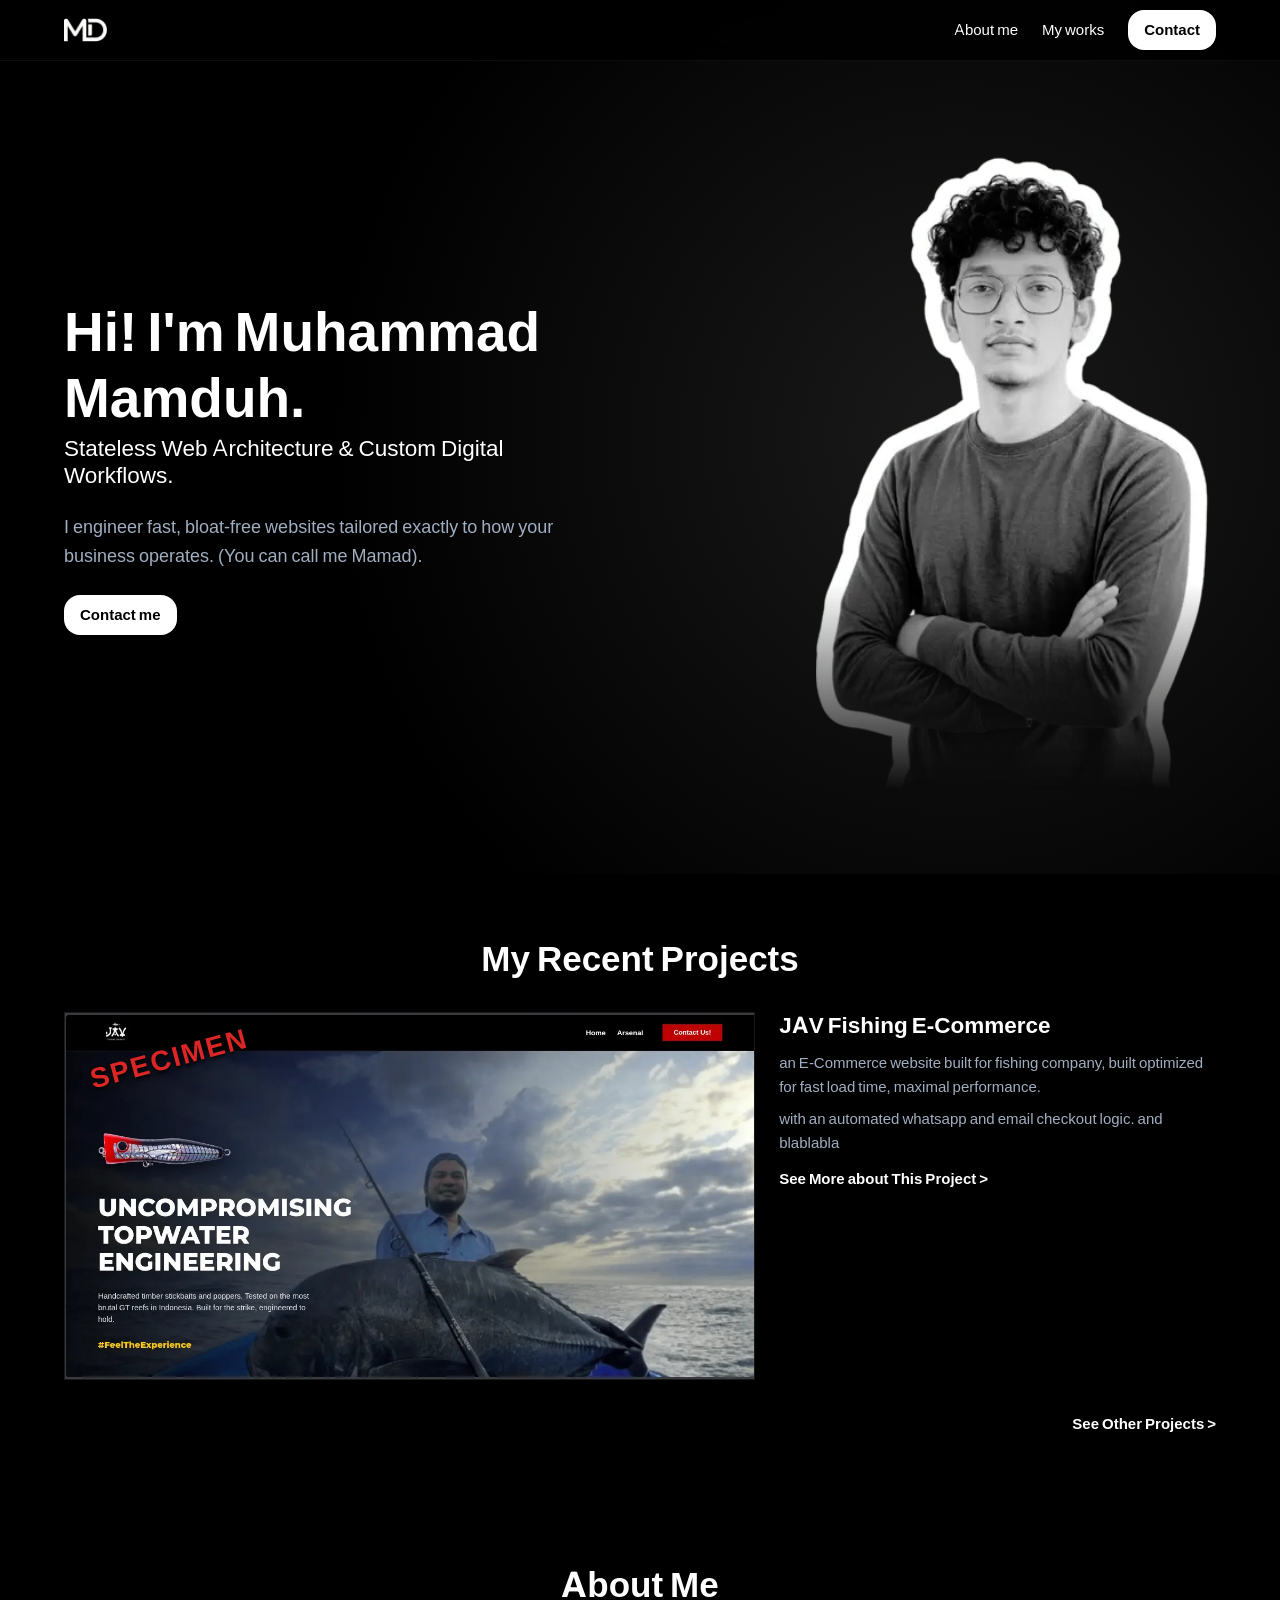
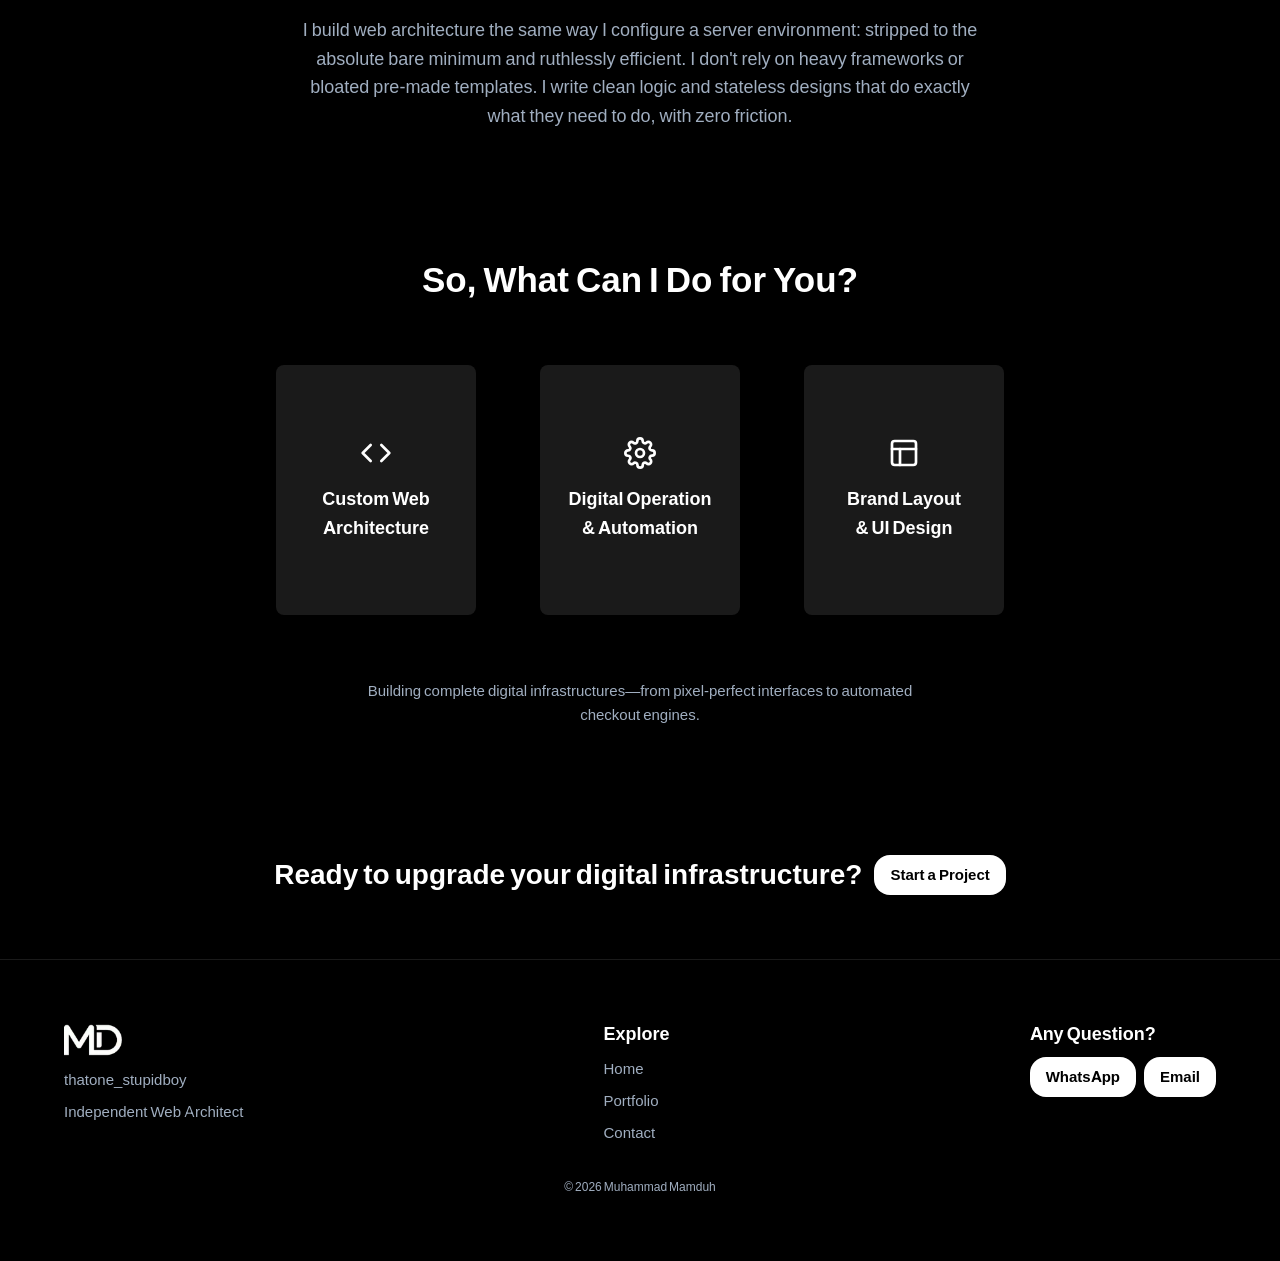
==== index.html @ 47c3c29d "Portfolio" ====
<!DOCTYPE html>
<html lang="en">
<head>
  <meta charset="UTF-8">
  <meta name="viewport" content="width=device-width, initial-scale=1.0">
  <title>MadDev Portfolio</title>
  <link rel="icon" type="image/x-icon" href="MadDev/logo/MadDevWhiteSquare.webp">
  <link rel="stylesheet" href="style.css">
</head>
<body>
    <header class="navbar">
        <div class="l-wrapper navbar__inner l-flex-row u-justify-between u-align-center">
            
            <a href="index.html" class="navbar__brand">
            <img src="MadDev/logo/MadDevwhite.webp" alt="MD Logo" class="navbar__logo">
            </a>

            <nav class="navbar__nav l-flex-row u-align-center">
            <a href="index.html" class="navbar__link">About me</a>
            <a href="projectspage.html" class="navbar__link">My works</a>
            <a href="contact.html" class="btn btn--primary">Contact</a>
            </nav>
            
        </div>
    </header>

    <main>
        <section class="hero" id="home">
            <div class="l-wrapper hero__inner">
            
                <div class="hero__content l-flex-col">
                    <div class="hero__text-group l-flex-col">
                        <h1 class="hero__title">Hi! I'm Muhammad Mamduh.</h1>
                        <h2 class="hero__subtitle">Stateless Web Architecture &amp; Custom Digital Workflows.</h2>
                    </div>
                    <p class="hero__desc">
                        I engineer fast, bloat-free websites tailored exactly to how your business operates. (You can call me Mamad).
                    </p>
                    <div class="hero__action">
                        <a href="contact.html" class="btn btn--primary">Contact me</a>
                    </div>
                </div>

                <div class="hero__visual">
                    <img src="MadDev/heros/HeroImage.webp" alt="Muhammad Mamduh" class="hero__img">
                </div>

            </div>
        </section>

        <section class="projects" id="works">
            <div class="l-wrapper projects__inner l-flex-col u-align-center">

                <h2 class="section-title">My Recent Projects</h2>

                <div class="projects__content l-flex-col">

                    <article class="project-card l-flex-col">
                        <div class="project-card__visual">
                            <img src="MadDev/project/projectimg/projectprev.webp" alt="JAV Fishing E-Commerce" class="project-card__img">
                            <div class="sticker">Specimen</div>
                        </div>

                        <div class="project-card__info l-flex-col">
                            <h3 class="project-card__title">JAV Fishing E-Commerce</h3>
                            <p class="project-card__desc">
                                an E-Commerce website built for fishing company, built optimized for fast load time, maximal performance.
                            </p>
                            <p class="project-card__desc">
                                with an automated whatsapp and email checkout logic. and blablabla
                            </p>
                            <a href="projectone.html" class="project-card__link">See More about This Project &gt;</a>
                        </div>
                    </article>

                    <a href="projectspage.html" class="projects__view-all">See Other Projects &gt;</a>

                </div>
            </div>
        </section>

        <section class="about" id="about">
            <div class="l-wrapper about__inner l-flex-col u-align-center">

                <h2 class="section-title">About Me</h2>

                <p class="about__desc">
                    I build web architecture the same way I configure a server environment: stripped to the absolute bare minimum and ruthlessly efficient. I don't rely on heavy frameworks or bloated pre-made templates. I write clean logic and stateless designs that do exactly what they need to do, with zero friction.
                </p>

            </div>
        </section>

        <section class="services" id="services">
            <div class="l-wrapper services__inner l-flex-col u-align-center">

                <h2 class="section-title">So, What Can I Do for You?</h2>

                <div class="services__grid">

                    <div class="service-card l-flex-col u-align-center u-justify-center">
                        <svg class="service-card__icon" width="32" height="32" viewBox="0 0 24 24" fill="none" stroke="currentColor" stroke-width="2" stroke-linecap="round" stroke-linejoin="round">
                            <polyline points="16 18 22 12 16 6"></polyline>
                            <polyline points="8 6 2 12 8 18"></polyline>
                        </svg>
                        <h3 class="service-card__title">Custom Web<br>Architecture</h3>
                    </div>

                    <div class="service-card l-flex-col u-align-center u-justify-center">
                        <svg class="service-card__icon" width="32" height="32" viewBox="0 0 24 24" fill="none" stroke="currentColor" stroke-width="2" stroke-linecap="round" stroke-linejoin="round">
                            <circle cx="12" cy="12" r="3"></circle>
                            <path d="M19.4 15a1.65 1.65 0 0 0 .33 1.82l.06.06a2 2 0 0 1 0 2.83 2 2 0 0 1-2.83 0l-.06-.06a1.65 1.65 0 0 0-1.82-.33 1.65 1.65 0 0 0-1 1.51V21a2 2 0 0 1-2 2 2 2 0 0 1-2-2v-.09A1.65 1.65 0 0 0 9 19.4a1.65 1.65 0 0 0-1.82.33l-.06.06a2 2 0 0 1-2.83 0 2 2 0 0 1 0-2.83l.06-.06a1.65 1.65 0 0 0 .33-1.82 1.65 1.65 0 0 0-1.51-1H3a2 2 0 0 1-2-2 2 2 0 0 1 2-2h.09A1.65 1.65 0 0 0 4.6 9a1.65 1.65 0 0 0-.33-1.82l-.06-.06a2 2 0 0 1 0-2.83 2 2 0 0 1 2.83 0l.06.06a1.65 1.65 0 0 0 1.82.33H9a1.65 1.65 0 0 0 1-1.51V3a2 2 0 0 1 2-2 2 2 0 0 1 2 2v.09a1.65 1.65 0 0 0 1 1.51 1.65 1.65 0 0 0 1.82-.33l.06-.06a2 2 0 0 1 2.83 0 2 2 0 0 1 0 2.83l-.06.06a1.65 1.65 0 0 0-.33 1.82V9a1.65 1.65 0 0 0 1.51 1H21a2 2 0 0 1 2 2 2 2 0 0 1-2 2h-.09a1.65 1.65 0 0 0-1.51 1z"></path>
                        </svg>
                        <h3 class="service-card__title">Digital Operation<br>&amp; Automation</h3>
                    </div>

                    <div class="service-card l-flex-col u-align-center u-justify-center">
                        <svg class="service-card__icon" width="32" height="32" viewBox="0 0 24 24" fill="none" stroke="currentColor" stroke-width="2" stroke-linecap="round" stroke-linejoin="round">
                            <rect x="3" y="3" width="18" height="18" rx="2" ry="2"></rect>
                            <line x1="3" y1="9" x2="21" y2="9"></line>
                            <line x1="9" y1="21" x2="9" y2="9"></line>
                        </svg>
                        <h3 class="service-card__title">Brand Layout<br>&amp; UI Design</h3>
                    </div>

                </div>

                <p class="services__summary">
                Building complete digital infrastructures—from pixel-perfect interfaces to automated checkout engines.
                </p>

            </div>
        </section>

        <section class="cta">
            <div class="l-wrapper cta__inner">
                <h2 class="cta__text">Ready to upgrade your digital infrastructure?</h2>
                <a href="contact.html" class="btn btn--primary">Start a Project</a>
            </div>
        </section>
    </main>

    <footer class="footer">
        <div class="l-wrapper footer__inner l-flex-col">

            <div class="footer__main">
                
                <div class="footer__col l-flex-col">
                    <img src="MadDev/logo/MadDevwhite.webp" alt="MD Logo" class="footer__logo">

                    <!--<a href="https://www.instagram.com/thatone_stupidboy" class="footer__link l-flex-row u-align-center u-gap-sm">
                        <svg width="18" height="18" viewBox="0 0 24 24" fill="none" stroke="currentColor" stroke-width="2" stroke-linecap="round" stroke-linejoin="round">
                            <rect x="2" y="2" width="20" height="20" rx="5" ry="5"></rect>
                            <path d="M16 11.37A4 4 0 1 1 12.63 8 4 4 0 0 1 16 11.37z"></path>
                            <line x1="17.5" y1="6.5" x2="17.51" y2="6.5"></line>
                        </svg>
                        Instagram-Maddev
                    </a>

                    <a href="#" class="footer__link l-flex-row u-align-center u-gap-sm">
                        <svg width="18" height="18" viewBox="0 0 24 24" fill="none" stroke="currentColor" stroke-width="2" stroke-linecap="round" stroke-linejoin="round">
                            <path d="M18 2h-3a5 5 0 0 0-5 5v3H7v4h3v8h4v-8h3l1-4h-4V7a1 1 0 0 1 1-1h3z"></path>
                        </svg>
                        Facebook Maddev
                    </a> -->

                    <p style="color: var(--color-text-muted); font-size: var(--text-sm);">thatone_stupidboy</p>
                    <p style="color: var(--color-text-muted); font-size: var(--text-sm);">Independent Web Architect</p>
                </div>


                <div class="footer__col l-flex-col">
                    <h4 class="footer__heading">Explore</h4>
                    <a href="index.html" class="footer__link">Home</a>
                    <a href="projectspage.html" class="footer__link">Portfolio</a>
                    <a href="contact.html" class="footer__link">Contact</a>
                </div>

                <div class="footer__col l-flex-col">
                    <h4 class="footer__heading">Any Question?</h4>
                    <div class="l-flex-row u-gap-sm">
                        <a href="https://wa.me/6289601629780" class="btn btn--primary">WhatsApp</a>
                        <a href="mailto:mamaddesu000@gmail.com" class="btn btn--primary">Email</a>
                    </div>
                </div>

            </div>

            <div class="footer__copyright">
                <p>&copy; 2026 Muhammad Mamduh</p>
            </div>

        </div>
    </footer>
</body>
</html>
---- style.css ----
/* =========================================
   1. VARIABLES (Design Tokens)
   ========================================= */

  @font-face {
  font-family: 'Instrument Sans';
  src: url('MadDev/font/Instrument_Sans.woff2') format('woff2');
  /* The range tells the browser this one file can generate anything from 400 to 700 */
  font-weight: 400 700; 
  font-style: normal;
  font-display: swap;
  }

:root {
  /* --- Spacing Scale --- */
  --space-xs: 4px;
  --space-sm: 8px;
  --space-md: 16px;
  --space-lg: 32px;
  --space-xl: 64px;

  /* --- Border Radius --- */
  --radius-sm: 4px;
  --radius-lg: 8px;
  --radius-xl: 16px;

  /* --- Typography --- */
  --font-heading: 'Instrument Sans', sans-serif;
  --font-body: 'Instrument Sans', sans-serif;
  --weight-regular: 400;
  --weight-bold: 700;
  --leading-body: 1.6;
  --leading-heading: 1.2;

  /* --- Type Scale --- */
  --text-xs: 10.4px;
  --text-sm: 13.6px;
  --text-body: 16px;
  --text-h6: 16px;
  --text-h5: 20px;
  --text-h4: 25px;
  --text-h3: 31.25px;
  --text-h2: 39px;
  --text-h1: 48.8px;

  /* --- UI Colors --- */
  --color-canvas: #000000; /* Main background */
  --color-surface: #1a1a1a; /* Service card background */
  --color-text-primary: #ffffff;
  --color-text-muted: #a0aec0; /* Subtitle text */
}

/* --- Desktop Typography Scale (18px Base) --- */
@media (min-width: 1024px) {
  :root {
    --text-xs: 12px;
    --text-sm: 15px;
    --text-body: 18px;
    --text-h6: 18px;
    --text-h5: 22.5px;
    --text-h4: 28px;
    --text-h3: 35px;
    --text-h2: 44px;
    --text-h1: 55px;
  }
}

/* =========================================
   2. RESET
   ========================================= */
*, *::before, *::after {
  box-sizing: border-box;
}

body, h1, h2, h3, h4, h5, h6, p, ul, ol, figure, blockquote, dl, dd {
  margin: 0;
  padding: 0;
}

ul, ol {
  list-style: none;
}

a {
  text-decoration: none;
  color: inherit;
}

img, picture, svg {
  max-width: 100%;
  display: block;
}

/* =========================================
   3. BASE TYPOGRAPHY & CANVAS
   ========================================= */
body {
  font-family: var(--font-body);
  color: var(--color-text-primary);
  background-color: var(--color-canvas);
  line-height: var(--leading-body);
  font-size: var(--text-body);
  -webkit-font-smoothing: antialiased;
}

h1, h2, h3, h4, h5, h6 {
  font-family: var(--font-heading);
  line-height: var(--leading-heading);
  font-weight: var(--weight-bold);
}

/* =========================================
   4. MACRO-LAYOUT & UTILITIES
   ========================================= */
/* Wrapper */
.l-wrapper {
  width: 100%;
  padding-left: var(--space-md);
  padding-right: var(--space-md);
}

/* Flexbox Primitives */
.l-flex-col { display: flex; flex-direction: column; }
.l-flex-row { display: flex; flex-direction: row; }
.u-align-center { align-items: center; }
.u-justify-between { justify-content: space-between; }
.u-justify-center { justify-content: center; }

/* Grid Primitives */
.l-grid { display: grid; }

/* Gap Scale Mapping */
.u-gap-xs { gap: var(--space-xs); }
.u-gap-sm { gap: var(--space-sm); }
.u-gap-md { gap: var(--space-md); }
.u-gap-lg { gap: var(--space-lg); }
.u-gap-xl { gap: var(--space-xl); }

/* Padding Utilities */
.u-pad-y-lg { padding-top: var(--space-lg); padding-bottom: var(--space-lg); }
.u-pad-y-xl { padding-top: var(--space-xl); padding-bottom: var(--space-xl); }

/* Desktop Overrides */
@media (min-width: 1024px) {
  .l-wrapper {
    max-width: 1440px;
    margin: 0 auto;
    padding-left: 0;
    padding-right: 0;
    padding-left: var(--space-xl);
    padding-right: var(--space-xl);
  }
}

/* =========================================
   5. COMPONENTS
   ========================================= */

/* --- Buttons --- */
.btn {
  display: inline-flex;
  align-items: center;
  justify-content: center;
  font-weight: var(--weight-bold);
  text-decoration: none;
  /* Adjust this radius to match your exact Figma pill shape */
  border-radius: var(--radius-xl); 
  transition: background-color 0.2s ease, transform 0.1s ease;
  cursor: pointer;
}

.btn--primary {
  background-color: var(--color-text-primary);
  color: var(--color-canvas);
  /* Roughly matches the padding from your visual button */
  padding: 8px 16px; 
  font-size: var(--text-sm);
}

.btn--primary:hover {
  background-color: #e6e6e6; /* Slight dim on hover */
}

.btn--primary:active {
  transform: scale(0.98); /* Physical 'click' compression */
}

/* --- Navbar --- */
.navbar {
  position: fixed; /* Locks it to the screen viewport */
  top: 0;
  left: 0;
  width: 100%;
  z-index: 100;
  /* Adds a semi-transparent black background so scrolling text doesn't bleed through */
  background-color: rgba(0, 0, 0, 0.85); 
  backdrop-filter: blur(12px); /* Native blur effect */
  border-bottom: 1px solid rgba(255, 255, 255, 0.05); /* Extremely subtle bottom line */
}

.navbar__inner {
  height: 60px; /* Locks to your exact Figma height spec */
  /* Top and bottom padding to match your 10px layout property */
  padding-top: 10px;
  padding-bottom: 10px;
}

.navbar__logo {
  height: 24px; /* Set to your preferred logo height */
  width: auto;
}

.navbar__nav {
  gap: var(--space-md); /* 16px gap for mobile to prevent overflow */
}

.navbar__link {
  font-size: var(--text-sm);
  color: var(--color-text-primary);
  font-weight: var(--weight-regular);
  transition: color 0.2s ease;
}

.navbar__link:hover {
  color: var(--color-text-muted);
}

/* Navbar: Desktop Overrides */
@media (min-width: 1024px) {
  .navbar__nav {
    gap: 24px; /* Snaps to your exact 24px Figma layout on larger screens */
  }
}

/* --- Footer Component --- */
.footer {
  background-color: var(--color-canvas);
  /* Adds a subtle 1px line to cleanly separate it from the sections above it */
  border-top: 1px solid var(--color-surface); 
}

.footer__inner {
  /* Locks in the 64px top and bottom padding from your Figma spec */
  padding-top: var(--space-xl);
  padding-bottom: var(--space-xl);
  /* The exact 32px gap separating the columns from the copyright text */
  gap: var(--space-lg); 
}

.footer__main {
  width: 100%;
  display: flex;
  flex-direction: column;
  gap: var(--space-xl); 
}
.footer__col {
  gap: var(--space-sm);
  align-items: flex-start;
}

.footer__logo {
  height: 32px; 
  margin-bottom: var(--space-xs); /* Nudges the logo slightly to balance the text below */
}

.footer__heading {
  font-size: var(--text-body);
  color: var(--color-text-primary);
  margin-bottom: var(--space-xs);
}

.footer__link {
  font-size: var(--text-sm);
  color: var(--color-text-muted);
  transition: color 0.2s ease;
}

.footer__link:hover {
  color: var(--color-text-primary); /* Brightens text on hover for a premium feel */
}

.footer__copyright {
  font-size: var(--text-xs); /* Uses your 10.4px token for discrete copyright text */
  color: var(--color-text-muted);
  text-align: center;
  width: 100%;
}

/* Footer: Desktop Overrides */
@media (min-width: 1024px) {
  .footer__main {
    flex-direction: row; /* Snaps the columns side-by-side */
    justify-content: space-between; /* Pushes the 3 blocks to the edges and center */
    gap: 0; /* Kills the mobile stacking gap */
  }
}

/* --- Hero Component --- */
.hero {
  position: relative;
  width: 100%;
  /* The glow effect behind the portrait */
  background: radial-gradient(circle at 75% 50%, #1a1a1a 0%, var(--color-canvas) 60%);
  
  /* Mobile padding: accounts for the 60px absolute navbar so content isn't hidden */
  padding-top: calc(60px + var(--space-xl)); 
  padding-bottom: var(--space-xl);
}

.hero__inner {
  display: flex;
  flex-direction: column;
  align-items: center;
  gap: var(--space-xl); 
}

.hero__content {
  gap: 24px; /* Matches your exact Figma gap spec */
  text-align: left;
}

.hero__text-group {
  gap: var(--space-xs); /* Tighter grouping for the H1 and H2 */
}

.hero__title {
  font-size: var(--text-h2); /* Scaled slightly for mobile */
  line-height: var(--leading-heading);
  color: var(--color-text-primary);
}

.hero__subtitle {
  font-size: var(--text-h5);
  line-height: var(--leading-heading);
  color: var(--color-text-primary);
  font-weight: var(--weight-regular);
}

.hero__desc {
  font-size: var(--text-body);
  color: var(--color-text-muted);
  max-width: 500px;
  line-height: var(--leading-body);
}

.hero__visual {
  width: 100%;
  display: flex;
  justify-content: center;
}

.hero__img {
  width: 100%;
  max-width: 450px; /* Keeps the portrait proportionate on tablets */
  height: auto;
  
  /* The native mask that fades the bottom pixels into transparency */
  -webkit-mask-image: linear-gradient(to bottom, rgba(0,0,0,1) 70%, rgba(0,0,0,0) 100%);
  mask-image: linear-gradient(to bottom, rgba(0,0,0,1) 70%, rgba(0,0,0,0) 100%);
}

/* Hero: Desktop Overrides */
@media (min-width: 1024px) {
  .hero {
    /* Base padding + the exact 64px offset from your Figma spec */
    padding-top: calc(60px + 64px); 
    padding-bottom: 64px;
    min-height: 800px; /* Matches Figma frame height */
    display: flex;
    align-items: center; /* Centers the content block vertically */
  }

  .hero__inner {
    flex-direction: row; /* Snaps to 2 columns */
    justify-content: space-between;
    gap: var(--space-xl);
  }

  .hero__content {
    width: 50%;
    max-width: 747px; /* Matches your text box width spec */
  }

  .hero__title {
    font-size: var(--text-h1); /* Scales up to your largest token */
  }

  .hero__visual {
    width: 50%;
    justify-content: flex-end; /* Pushes portrait to the far right */
    /* Nudges the image up slightly to fix the vertical centering issue from before */
    transform: translateY(-20px); 
  }

  .hero__img {
    max-width: 400px; 
  }
}

/* --- Generic Section Utilities --- */
.section-title {
  font-size: var(--text-h3);
  color: var(--color-text-primary);
  text-align: center;
}

/* --- Projects Component --- */
.projects {
  width: 100%;
  padding-top: var(--space-xl);
  padding-bottom: var(--space-xl);
  background-color: var(--color-canvas); /* Ensures consistent background */
}

.projects__inner {
  gap: var(--space-lg); /* 32px gap between the title and the content block */
}

.projects__content {
  width: 100%;
  gap: var(--space-lg); /* 32px gap between the card and the "See Other" link */
  /* Mobile: Center the link. Desktop will push it to the right */
  align-items: center; 
}

/* The Card Itself */
.project-card {
  width: 100%;
  display: flex;
  flex-direction: column;
  gap: var(--space-md); 
}

.project-card__visual {
  width: 100%;
  position: relative;
}

.project-card__img {
  width: 100%;
  height: auto;
  /* Adds a very subtle outline to separate dark images from the dark canvas */
  border: 1px solid var(--color-surface); 
}

.project-card__info {
  gap: var(--space-sm);
}

.project-card__title {
  font-size: var(--text-h5);
  color: var(--color-text-primary);
  margin-bottom: var(--space-xs);
}

.project-card__desc {
  font-size: var(--text-sm);
  color: var(--color-text-muted);
  line-height: var(--leading-body);
}

.project-card__link {
  font-size: var(--text-sm);
  font-weight: var(--weight-bold);
  color: var(--color-text-primary);
  margin-top: var(--space-xs);
  transition: color 0.2s ease;
}

.project-card__link:hover {
  color: var(--color-text-muted);
}

.projects__view-all {
  font-size: var(--text-sm);
  font-weight: var(--weight-bold);
  color: var(--color-text-primary);
  transition: color 0.2s ease;
}

.projects__view-all:hover {
  color: var(--color-text-muted);
}

/* Projects: Desktop Overrides */
@media (min-width: 1024px) {
  .projects__content {
    /* Pushes the "See Other Projects" link to the far right to match Figma */
    align-items: flex-end; 
  }

  .project-card {
    flex-direction: row; /* Snaps image and text side-by-side */
    align-items: flex-start;
    gap: 24px; /* Matches exact Figma spacing */
    align-self: stretch; /* Forces the card to span the full width */
  }

  .project-card__visual {
    /* Adjust this percentage to give more or less room to the image vs text */
    flex: 0 0 60%; 
  }
}

/* --- About Component --- */
.about {
  width: 100%;
  padding-top: var(--space-xl);
  padding-bottom: var(--space-xl);
  background-color: var(--color-canvas);
}

.about__inner {
  gap: 10px; /* Exact match to your Figma layout property */
}

.about__desc {
  font-size: var(--text-body);
  color: var(--color-text-muted);
  line-height: var(--leading-body);
  text-align: center;
  
  /* Locks the text width so it doesn't stretch 1312px wide on desktop, 
     which would make it exhausting for the user's eyes to track */
  max-width: 680px; 
}

/* --- Services Component --- */
.services {
  width: 100%;
  padding-top: var(--space-xl);
  padding-bottom: var(--space-xl);
  background-color: var(--color-canvas);
}

.services__inner {
  gap: var(--space-xl); /* The primary 64px vertical flow */
}

.services__grid {
  width: 100%;
  display: flex;
  flex-direction: column;
  align-items: center;
  gap: var(--space-md); 
}

.service-card {
  background-color: var(--color-surface);
  border-radius: var(--radius-lg);
  padding: var(--space-lg) var(--space-md);
  /* Full width on mobile, constrained max-width */
  width: 100%;
  max-width: 300px;
  height: 250px; /* Matches Figma height spec */
  transition: transform 0.2s ease, background-color 0.2s ease;
}

.service-card:hover {
  background-color: #222222; /* Subtle highlight to show interactivity */
  transform: translateY(-4px); /* Very slight lift on hover */
}

.service-card__icon {
  color: var(--color-text-primary);
  margin-bottom: var(--space-md);
}

.service-card__title {
  font-size: var(--text-body);
  color: var(--color-text-primary);
  text-align: center;
  line-height: var(--leading-body);
  font-weight: var(--weight-bold);
}

.services__summary {
  font-size: var(--text-sm);
  color: var(--color-text-muted);
  text-align: center;
  max-width: 600px; /* Prevents the text from stretching too wide to read */
}

/* Services: Desktop Overrides */
@media (min-width: 1024px) {
  .services__grid {
    flex-direction: row; /* Flips to horizontal alignment */
    justify-content: center;
    gap: var(--space-xl); /* Expands to your exact 64px gap spec */
  }

  .service-card {
    /* (728px total - 128px gaps) / 3 cards = 200px width per card */
    width: 200px; 
    padding: 0; /* Removes mobile padding to rely strictly on flex centering */
  }
}

/* --- CTA Component --- */
.cta {
  width: 100%;
  padding-top: var(--space-xl);
  padding-bottom: var(--space-xl);
  background-color: var(--color-canvas);
}

.cta__inner {
  display: flex;
  flex-direction: column;
  align-items: center;
  gap: var(--space-md); 
  text-align: center;
}

.cta__text {
  font-size: var(--text-h5); /* Large enough to command attention, small enough to fit */
  color: var(--color-text-primary);
  font-weight: var(--weight-bold);
  line-height: var(--leading-heading);
}

/* CTA: Desktop Overrides */
@media (min-width: 1024px) {
  .cta__inner {
    flex-direction: row; /* Snaps the text and button side-by-side */
    justify-content: center;
    gap: 12px; /* The exact tight gap from your Figma layout specs */
  }

  .cta__text {
    font-size: var(--text-h4); /* Scales up slightly for the wider viewport */
  }
}

/* =========================================
   6. PAGE SPECIFIC LAYOUTS
   ========================================= */

/* --- Projects Page --- */
.all-projects {
  width: 100%;
  background-color: var(--color-canvas);
  /* 60px absolute Navbar + 64px standard spacing */
  padding-top: calc(60px + var(--space-xl));
  padding-bottom: var(--space-xl);
}

.all-projects__inner {
  /* 64px gap between the Page Title and the first Project Card */
  gap: var(--space-xl); 
}

.page-title {
  font-size: var(--text-h3);
  color: var(--color-text-primary);
  text-align: left; /* Aligns left instead of centered */
}

.project-list {
  width: 100%;
  gap: var(--space-lg); /* 32px gap between each individual card */
}

/* Page Specific Desktop Overrides */
@media (min-width: 1024px) {
  .page-title {
    font-size: var(--text-h2); /* Scales up slightly for desktop readability */
  }
}

/* --- Single Project Page --- */
.project-detail {
  width: 100%;
  background-color: var(--color-canvas);
  padding-top: calc(60px + var(--space-xl));
  padding-bottom: var(--space-xl);
}

.project-detail__inner {
  gap: var(--space-xl); 
}

/* Top Container (Hero) */
.project-hero {
  width: 100%;
  gap: var(--space-lg);
  position: relative;
}

.project-hero__img {
  width: 100%;
  height: auto;
  border: 1px solid var(--color-surface); 
}

.project-hero__info {
  gap: var(--space-sm);
}

.project-hero__title {
  font-size: var(--text-h3);
  color: var(--color-text-primary);
}

.project-hero__desc {
  font-size: var(--text-body);
  color: var(--color-text-muted);
  line-height: var(--leading-body);
  max-width: 800px; 
}

/* Bottom Container (Alternating Features) */
.project-features {
  width: 100%;
  gap: var(--space-xl); /* The 64px gap separating each row */
}

.project-feature {
  width: 100%;
  display: flex;
  flex-direction: column;
  align-items: center;
  gap: var(--space-md); 
}

.project-feature__info {
  width: 100%;
}

.project-feature__desc {
  font-size: var(--text-sm);
  color: var(--color-text-muted);
  line-height: var(--leading-body);
}

.project-feature__visual {
  width: 100%;
}

.project-feature__img {
  width: 100%;
  height: auto;
  border: 1px solid var(--color-surface);
}

/* Single Project: Desktop Overrides */
@media (min-width: 1024px) {
  .project-hero__title {
    font-size: var(--text-h2); 
  }

  .project-feature {
    flex-direction: row; /* Snaps image and text side-by-side */
    justify-content: space-between;
    align-items: flex-start; 
    gap: var(--space-xl);
  }

  /* The Zig-Zag Modifier */
  .project-feature--reverse {
    flex-direction: row-reverse; /* Flips the order for alternating rows */
  }

  /* Locks the proportions so the images line up perfectly down the page */
  .project-feature__info {
    width: 35%; /* Adjust this to give text more or less breathing room */
  }

  .project-feature__visual {
    width: 60%; /* Gives the mockup image priority weighting */
  }
}

/* --- Contact Page --- */

/* 1. Contact Hero */
.contact-hero {
  width: 100%;
  /* We add a subtle dark gray underneath so your transparent Figma gradient has a base to glow against */
  background-color: #222222; 
  background-image: radial-gradient(58.87% 63.72% at 50% 50%, rgba(75, 75, 75, 0.00) 0%, #000 100%);
  
  /* Standard 64px mobile padding + 60px navbar offset */
  padding-top: calc(60px + var(--space-xl));
  padding-bottom: var(--space-xl);
}

.contact-hero__title {
  font-size: var(--text-h3);
  color: var(--color-text-primary);
  text-align: center;
  max-width: 800px; /* Keeps the text from stretching too wide on ultrawide monitors */
  line-height: var(--leading-heading);
}

/* 2. Contact Details (The Shape-Shifter) */
.contact-details {
  width: 100%;
  background-color: var(--color-canvas);
  padding-top: var(--space-xl);
  padding-bottom: var(--space-xl);
}

/* Mobile State: Stacked Column */
.contact-details__inner {
  display: flex;
  flex-direction: column;
  gap: var(--space-xl); 
}

.contact-details__intro {
  gap: var(--space-sm);
}

.contact-details__heading {
  font-size: var(--text-h2);
  color: var(--color-text-primary);
}

.contact-details__desc {
  font-size: var(--text-body);
  color: var(--color-text-muted);
}

.contact-details__info {
  gap: var(--space-lg); /* 32px gap between the blocks */
}

.contact-info__title {
  font-size: var(--text-h4);
  color: var(--color-text-primary);
  margin-bottom: var(--space-xs); /* Slight nudge to match Figma balance */
}

.contact-info__block {
  display: flex;
  flex-direction: column;
  gap: var(--space-xs); /* Tight 4px gap between label and text */
}

.contact-info__label {
  font-size: var(--text-sm);
  color: var(--color-text-primary);
  font-weight: var(--weight-bold);
}

.contact-info__text {
  font-size: var(--text-sm);
  color: var(--color-text-muted);
  line-height: var(--leading-body);
}

.contact-info__link {
  transition: color 0.2s ease;
}

.contact-info__link:hover {
  color: var(--color-text-primary); /* Brightens the clickable links on hover */
}

/* Contact Page: Desktop Overrides */
@media (min-width: 1024px) {
  .contact-hero {
    /* Expands to your massive 128px padding spec for desktop */
    padding-top: calc(60px + 128px);
    padding-bottom: 128px;
  }

  .contact-hero__title {
    font-size: var(--text-h2); /* Scales up text */
  }

  .contact-details {
    padding-top: 128px;
    padding-bottom: 128px;
  }

  /* Desktop State: Side-by-Side Row */
  .contact-details__inner {
    flex-direction: row; 
    justify-content: space-between;
    align-items: flex-start; /* Anchors both columns to the top edge */
    gap: var(--space-xl);
  }

  .contact-details__intro {
    width: 50%;
    max-width: 500px; /* Constrains the left text so it doesn't bleed into the center */
  }

  .contact-details__info {
    width: 50%;
    max-width: 400px;
  }
}

/*STICKER*/
.sticker {
  position: absolute;
  top: 24px;
  left: 24px; 
  z-index: 10;
  
  /* The Typography */
  color: #dc2626; /* A punchy, pure red */
  font-size: var(--text-h4); /* Scaled up slightly since it lost the box */
  font-weight: var(--weight-bold);
  text-transform: uppercase;
  letter-spacing: 2px;
  
  /* The Bare-Metal Contrast Hack */
  /* Layer 1: A tight, dark outline. Layer 2: A wider, soft shadow drop. */
  text-shadow: 
    0px 2px 4px rgba(0, 0, 0, 0.9), 
    0px 0px 12px rgba(0, 0, 0, 0.6);
  
  /* A subtle angle to give it character */
  transform: rotate(-15deg); 
}
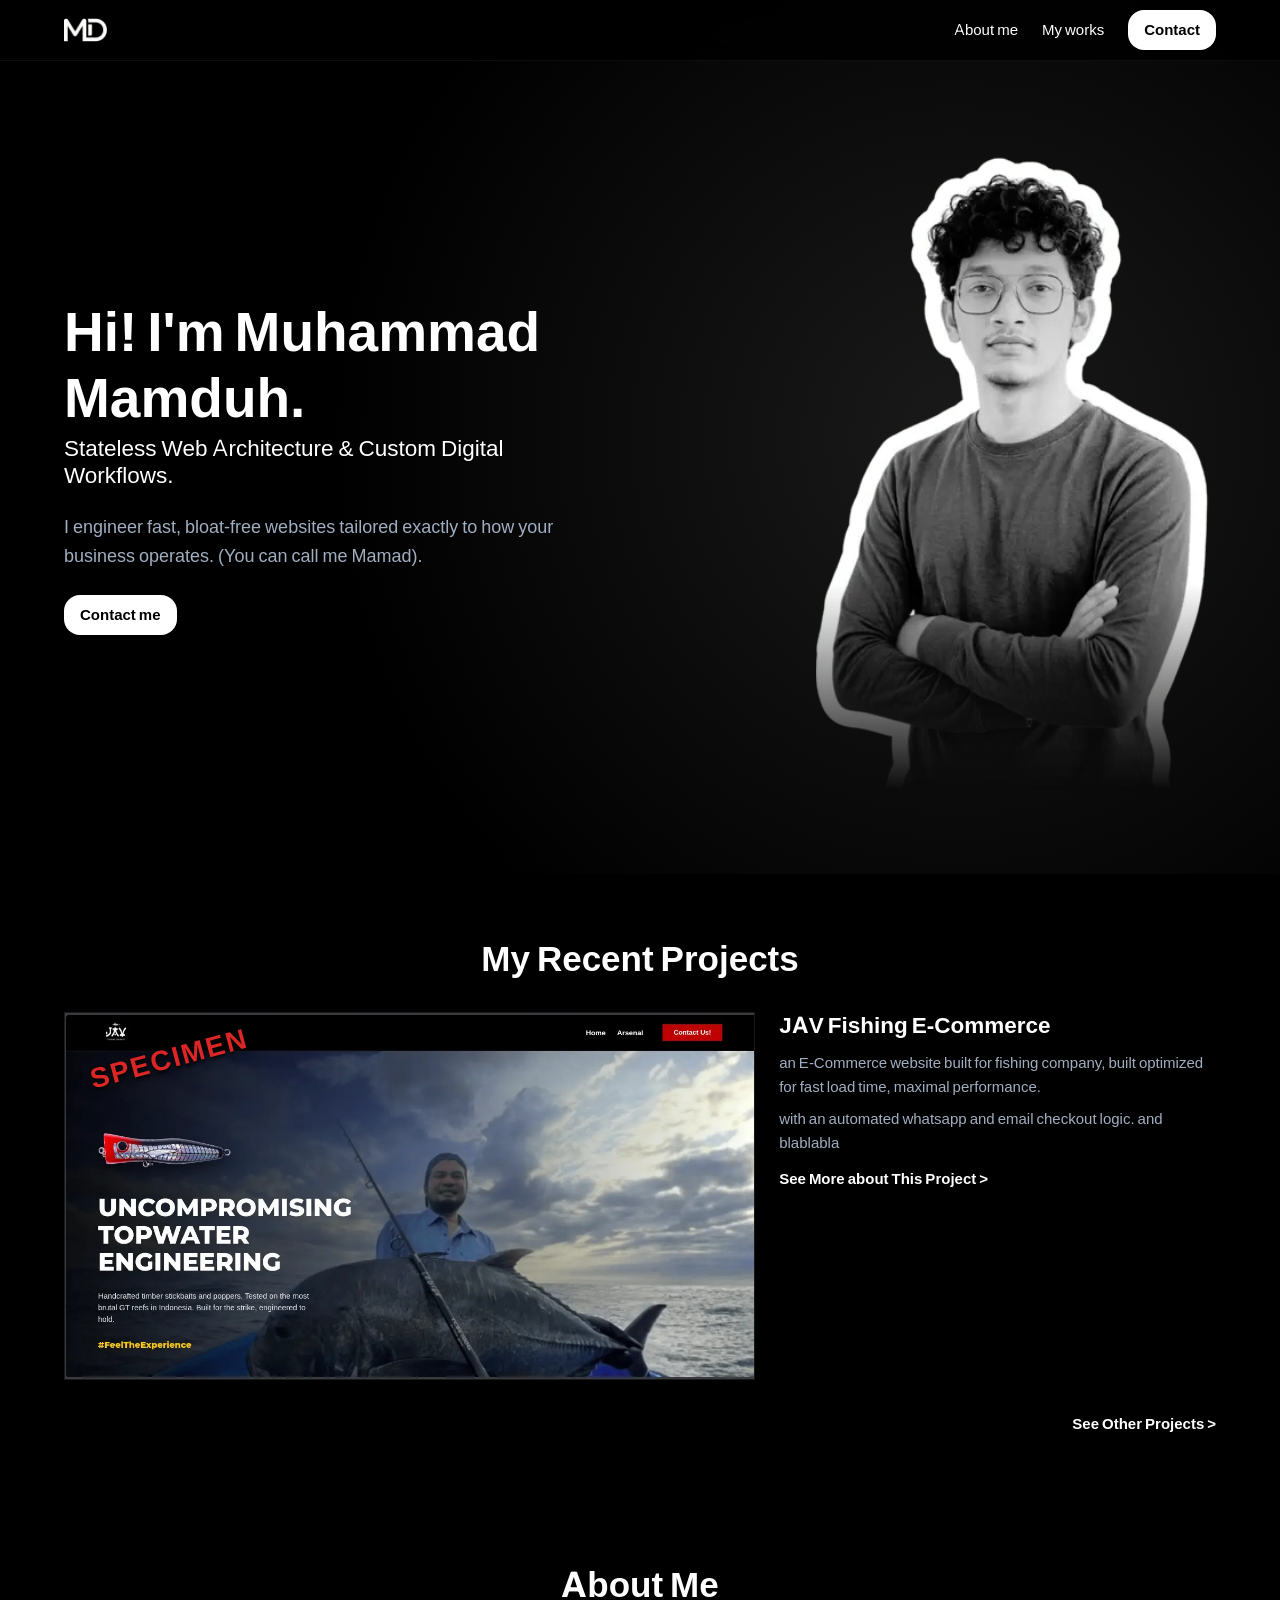
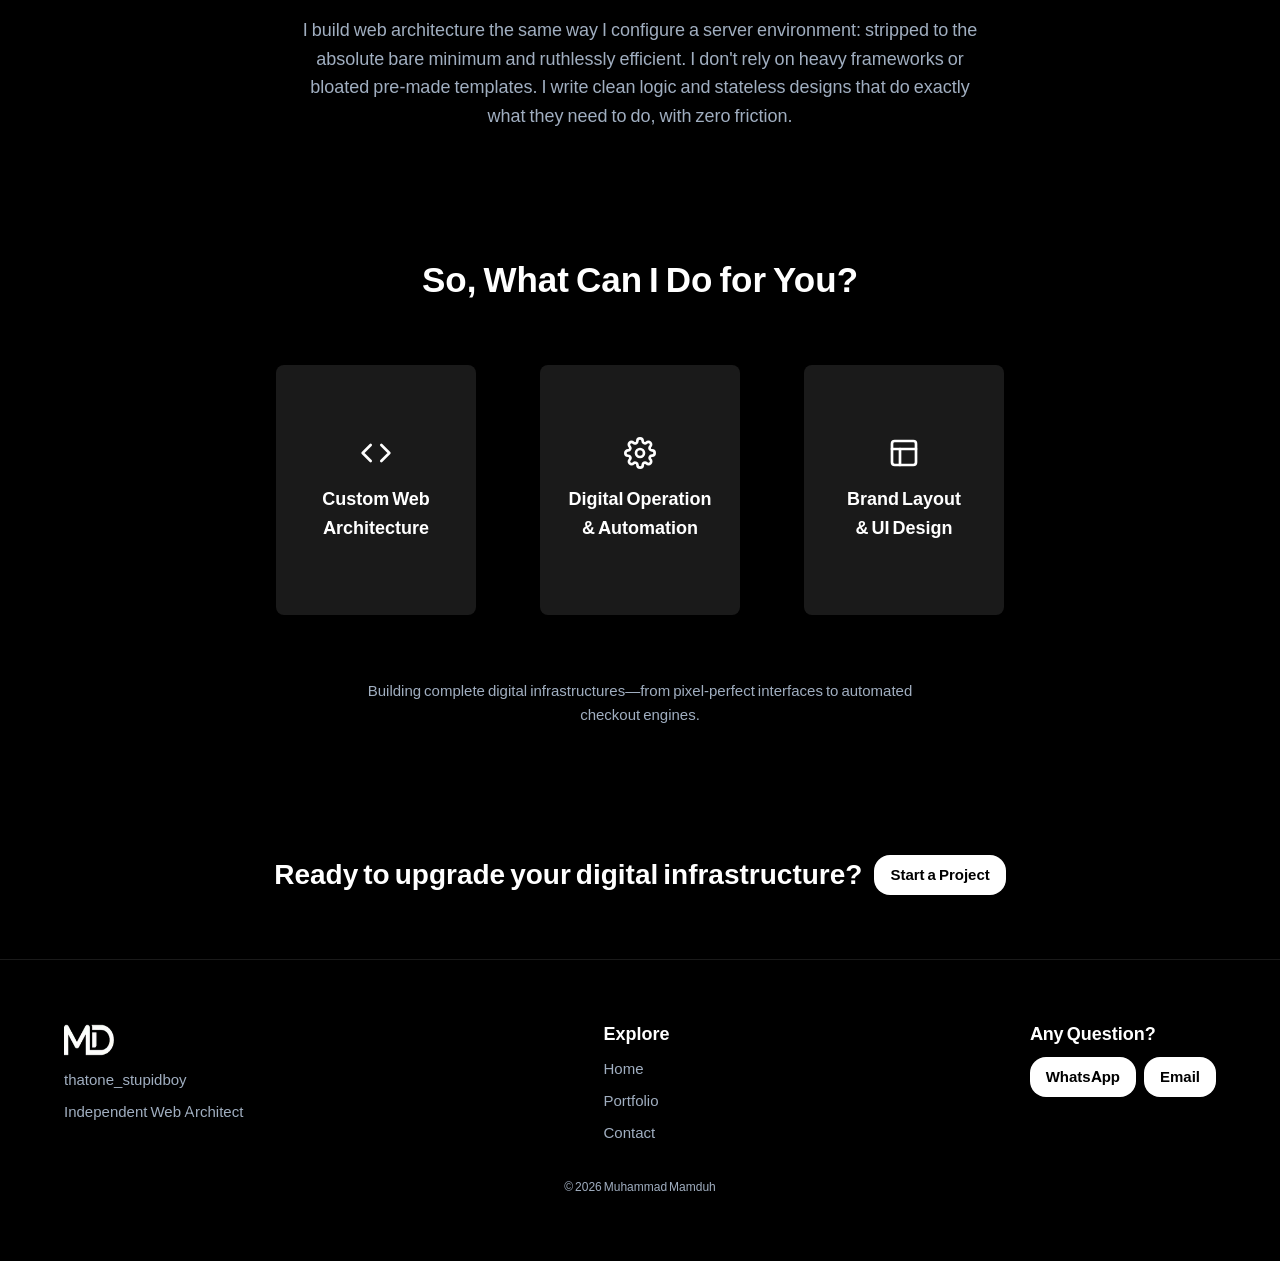
==== commit 23e6a8ec: "a little bit of this" ====
--- a/index.html
+++ b/index.html
@@ -12,7 +12,7 @@
         <div class="l-wrapper navbar__inner l-flex-row u-justify-between u-align-center">
             
             <a href="index.html" class="navbar__brand">
-            <img src="MadDev/logo/MadDevwhite.webp" alt="MD Logo" class="navbar__logo">
+            <img src="MadDev/logo/MadDevwhite.webp" alt="MD Logo" class="navbar__logo" width="50px" height="27.5px">
             </a>
 
             <nav class="navbar__nav l-flex-row u-align-center">
@@ -42,7 +42,7 @@
                 </div>
 
                 <div class="hero__visual">
-                    <img src="MadDev/heros/HeroImage.webp" alt="Muhammad Mamduh" class="hero__img">
+                    <img src="MadDev/heros/HeroImage.webp" alt="Muhammad Mamduh" class="hero__img" width="350px" height="800px">
                 </div>
 
             </div>
@@ -57,7 +57,7 @@
 
                     <article class="project-card l-flex-col">
                         <div class="project-card__visual">
-                            <img src="MadDev/project/projectimg/projectprev.webp" alt="JAV Fishing E-Commerce" class="project-card__img">
+                            <img src="MadDev/project/projectimg/projectprev.webp" alt="JAV Fishing E-Commerce" class="project-card__img" width="1303px" height="692px">
                             <div class="sticker">Specimen</div>
                         </div>
 
@@ -146,7 +146,7 @@
             <div class="footer__main">
                 
                 <div class="footer__col l-flex-col">
-                    <img src="MadDev/logo/MadDevwhite.webp" alt="MD Logo" class="footer__logo">
+                    <img src="MadDev/logo/MadDevwhite.webp" alt="MD Logo" class="footer__logo" width="50px" height="27.5px">
 
                     <!--<a href="https://www.instagram.com/thatone_stupidboy" class="footer__link l-flex-row u-align-center u-gap-sm">
                         <svg width="18" height="18" viewBox="0 0 24 24" fill="none" stroke="currentColor" stroke-width="2" stroke-linecap="round" stroke-linejoin="round">
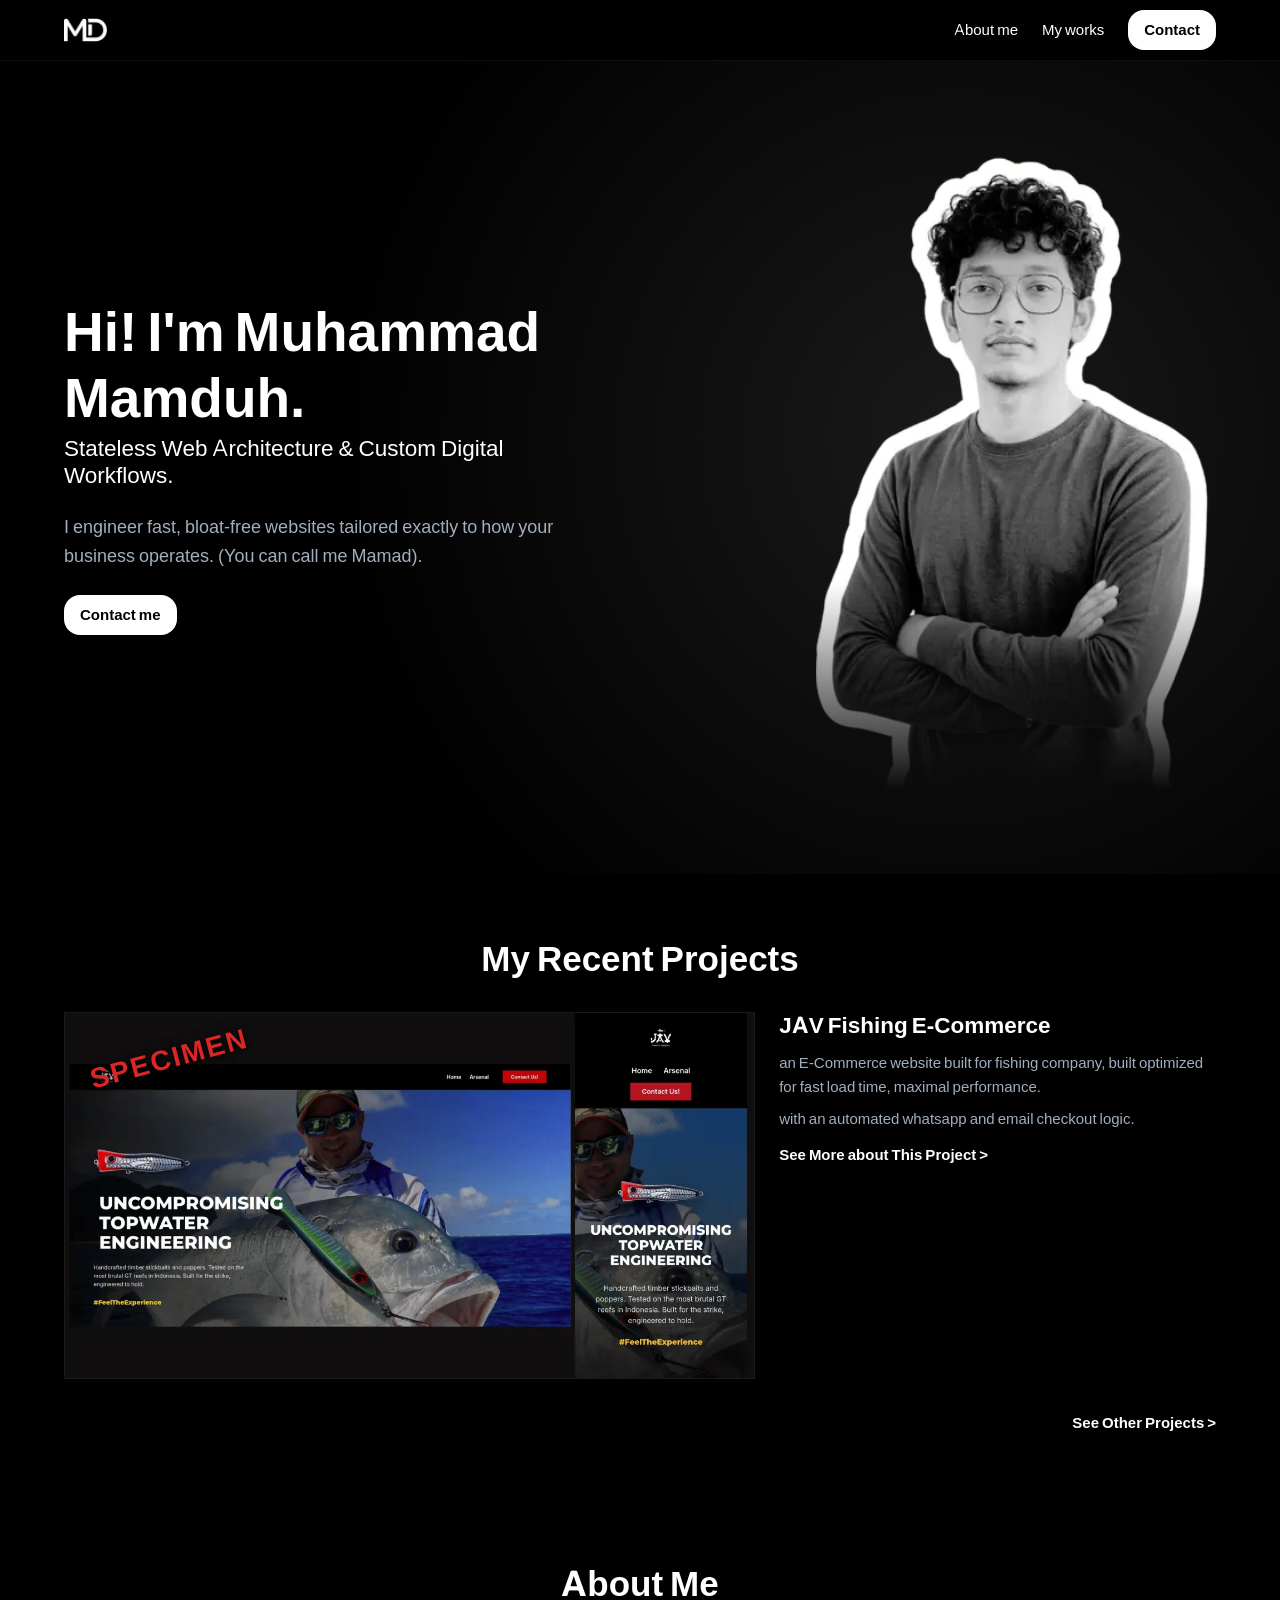
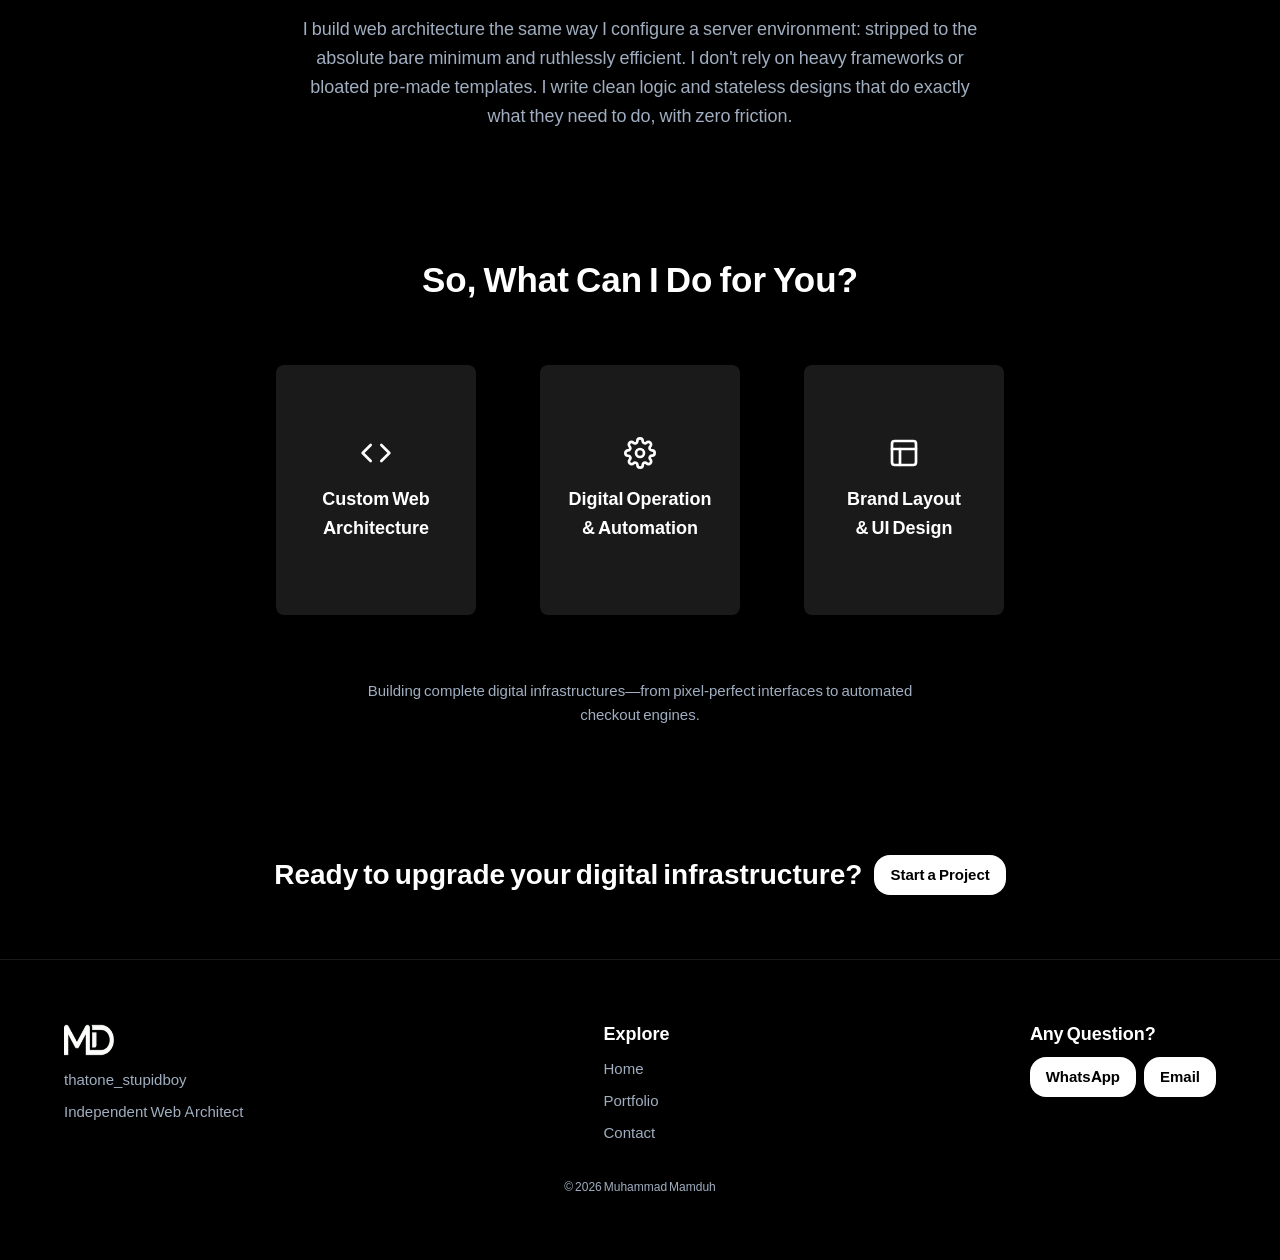
==== commit 7ae03728: "New Project Update [jav-lure website]" ====
--- a/index.html
+++ b/index.html
@@ -57,7 +57,7 @@
 
                     <article class="project-card l-flex-col">
                         <div class="project-card__visual">
-                            <img src="MadDev/project/projectimg/projectprev.webp" alt="JAV Fishing E-Commerce" class="project-card__img" width="1303px" height="692px">
+                            <img src="MadDev/project/projectimg/homepagehero.webp" alt="JAV Fishing E-Commerce" class="project-card__img" width="1303px" height="692px">
                             <div class="sticker">Specimen</div>
                         </div>
 
@@ -67,9 +67,9 @@
                                 an E-Commerce website built for fishing company, built optimized for fast load time, maximal performance.
                             </p>
                             <p class="project-card__desc">
-                                with an automated whatsapp and email checkout logic. and blablabla
+                                with an automated whatsapp and email checkout logic.
                             </p>
-                            <a href="projectone.html" class="project-card__link">See More about This Project &gt;</a>
+                            <a href="Jav-lure-wpproject.html" class="project-card__link">See More about This Project &gt;</a>
                         </div>
                     </article>
 
--- a/style.css
+++ b/style.css
@@ -916,4 +916,81 @@
   
   /* A subtle angle to give it character */
   transform: rotate(-15deg); 
+}
+
+
+/* Mobile First Base Styles */
+.carousel-container {
+  position: relative;
+  display: flex;
+  flex-direction: column;
+  align-items: center;
+  width: 100%;
+  max-width: 100vw;
+  margin: 32px auto;
+  overflow: hidden;
+}
+
+.carousel-track-wrapper {
+  overflow: hidden;
+  width: 100%;
+}
+
+.carousel-track {
+  display: flex;
+  padding: 0;
+  margin: 0;
+  list-style: none;
+  transition: transform 0.3s ease-in-out;
+}
+
+.carousel-slide {
+  min-width: 100%;
+  box-sizing: border-box;
+}
+
+.carousel-slide img {
+  width: 100%;
+  height: auto;
+  display: block;
+  object-fit: cover;
+}
+
+.carousel-button {
+  position: absolute;
+  top: 50%;
+  transform: translateY(-50%);
+  background: rgba(0, 0, 0, 0.5);
+  color: #ffffff;
+  border: none;
+  padding: 10px 15px;
+  cursor: pointer;
+  z-index: 10;
+  border-radius: 4px;
+}
+
+.carousel-button.prev {
+  left: 10px;
+}
+
+.carousel-button.next {
+  right: 10px;
+}
+
+/* Desktop Overrides */
+@media (min-width: 768px) {
+  .carousel-container {
+    max-width: 800px;
+    border-radius: 8px;
+  }
+
+  .carousel-button {
+    padding: 15px 20px;
+    font-size: 1.5rem;
+    transition: background 0.2s ease;
+  }
+
+  .carousel-button:hover {
+    background: rgba(0, 0, 0, 0.8);
+  }
 }
